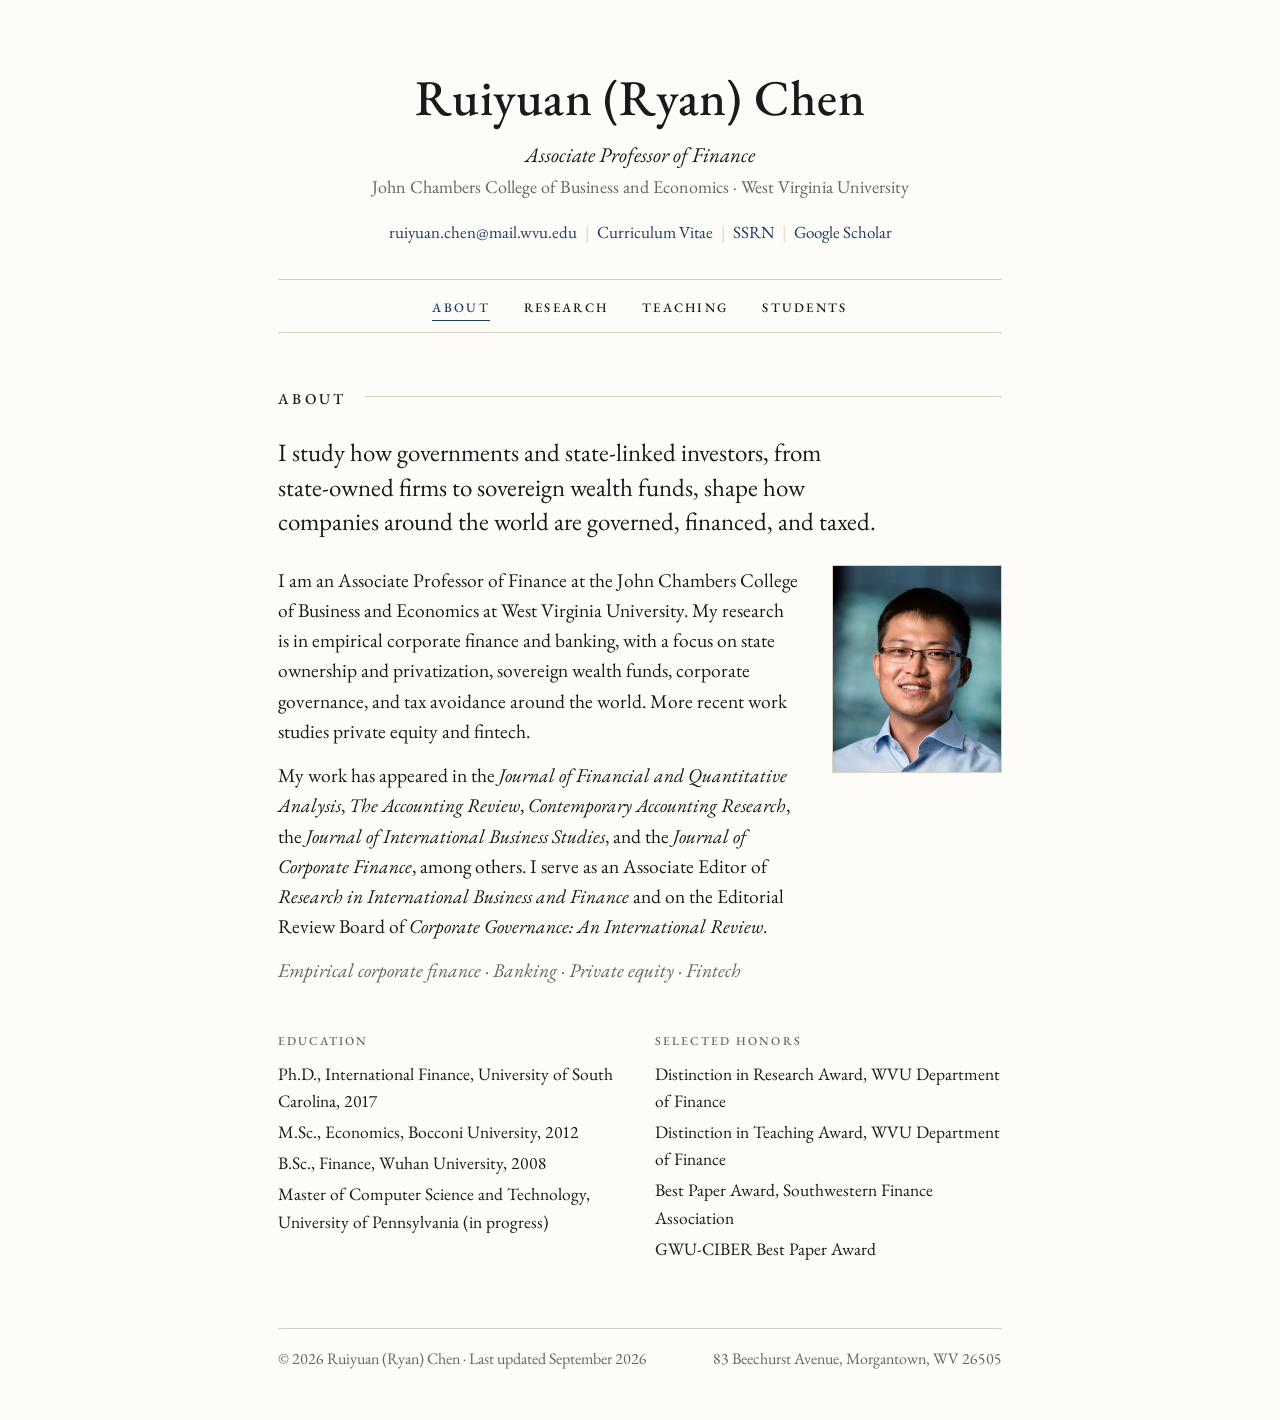
==== index.html @ 41c581ac "Add files via upload" ====
<!DOCTYPE html>
<html lang="en">
<head>
<meta charset="utf-8">
<meta name="viewport" content="width=device-width, initial-scale=1">
<title>Ruiyuan (Ryan) Chen | Finance | West Virginia University</title>
<meta name="description" content="Ruiyuan (Ryan) Chen, Associate Professor of Finance at West Virginia University. Research in empirical corporate finance, banking, private equity, and fintech.">
<link rel="stylesheet" href="style.css">
</head>
<body>
<div class="wrap">
  <header>
    <h1>Ruiyuan (Ryan) Chen</h1>
    <p class="title-line">Associate Professor of Finance</p>
    <p class="inst">John Chambers College of Business and Economics · West Virginia University</p>
    <p class="contact">
      <a href="mailto:ruiyuan.chen@mail.wvu.edu">ruiyuan.chen@mail.wvu.edu</a><span class="sep">|</span><a href="cv.pdf">Curriculum Vitae</a><span class="sep">|</span><a href="https://papers.ssrn.com/sol3/cf_dev/AbsByAuth.cfm?per_id=2332432">SSRN</a><span class="sep">|</span><a href="https://scholar.google.com/citations?user=NvqcCCMAAAAJ&amp;hl=en">Google Scholar</a>
    </p>
    <nav aria-label="Sections"><a href="index.html" aria-current="page">About</a><a href="publications.html">Research</a><a href="teaching.html">Teaching</a><a href="students.html">Students</a></nav>
  </header>
  <main>
    <section id="about">
      <h2>About</h2>
      <p class="statement">I study how governments and state-linked investors, from state-owned firms to sovereign wealth funds, shape how companies around the world are governed, financed, and taxed.</p>
      <div class="about">
        <div>
          <p>I am an Associate Professor of Finance at the John Chambers College of Business and Economics at West Virginia University. My research is in empirical corporate finance and banking, with a focus on state ownership and privatization, sovereign wealth funds, corporate governance, and tax avoidance around the world. More recent work studies private equity and fintech.</p>
          <p>My work has appeared in the <em>Journal of Financial and Quantitative Analysis</em>, <em>The Accounting Review</em>, <em>Contemporary Accounting Research</em>, the <em>Journal of International Business Studies</em>, and the <em>Journal of Corporate Finance</em>, among others. I serve as an Associate Editor of <em>Research in International Business and Finance</em> and on the Editorial Review Board of <em>Corporate Governance: An International Review</em>.</p>
          <p class="fields">Empirical corporate finance · Banking · Private equity · Fintech</p>
        </div>
        <!-- Headshot: photo.jpg (retouched, 510x624). -->
        <div class="photo"><span aria-hidden="true">RC</span><img src="photo.jpg" alt="Ruiyuan (Ryan) Chen" width="170" height="208"></div>
      </div>
      <div class="facts">
        <div>
          <h4>Education</h4>
          <ul>
            <li>Ph.D., International Finance, University of South Carolina, 2017</li>
            <li>M.Sc., Economics, Bocconi University, 2012</li>
            <li>B.Sc., Finance, Wuhan University, 2008</li>
            <li>Master of Computer Science and Technology, University of Pennsylvania (in progress)</li>
          </ul>
        </div>
        <div>
          <h4>Selected Honors</h4>
          <ul>
            <li>Distinction in Research Award, WVU Department of Finance</li>
            <li>Distinction in Teaching Award, WVU Department of Finance</li>
            <li>Best Paper Award, Southwestern Finance Association</li>
            <li>GWU-CIBER Best Paper Award</li>
          </ul>
        </div>
      </div>
    </section>
  </main>
  <footer><span>© 2026 Ruiyuan (Ryan) Chen · Last updated September 2026</span><span>83 Beechurst Avenue, Morgantown, WV 26505</span></footer>
</div>

</body>
</html>
---- style.css ----
/* Ruiyuan (Ryan) Chen — site styles */
@font-face{font-family:'EB Garamond';font-style:normal;font-weight:400;font-display:swap;src:url([data-uri]) format('woff2');}
@font-face{font-family:'EB Garamond';font-style:italic;font-weight:400;font-display:swap;src:url([data-uri]) format('woff2');}
@font-face{font-family:'EB Garamond';font-style:normal;font-weight:500;font-display:swap;src:url([data-uri]) format('woff2');}
@font-face{font-family:'EB Garamond';font-style:normal;font-weight:600;font-display:swap;src:url([data-uri]) format('woff2');}

  :root {
    --bg: #fdfcf9; --text: #1b1a18; --muted: #6a655c; --rule: #d8d2c4; --link: #1c3d66; --soft: #f4f1ea;
    --serif: "EB Garamond", "Garamond", "Iowan Old Style", Georgia, serif;
  }
  @media (prefers-color-scheme: dark) {
    :root:not([data-theme="light"]) { --bg: #151412; --text: #ebe7de; --muted: #a39d90; --rule: #36332d; --link: #a8c4e6; --soft: #1e1c19; }
  }
  :root[data-theme="dark"] { --bg: #151412; --text: #ebe7de; --muted: #a39d90; --rule: #36332d; --link: #a8c4e6; --soft: #1e1c19; }
  * { box-sizing: border-box; }
  html { scroll-behavior: smooth; }
  body {
    margin: 0; background: var(--bg); color: var(--text);
    font: 400 19.5px/1.55 var(--serif); font-variant-numeric: oldstyle-nums proportional-nums;
    -webkit-font-smoothing: antialiased; text-rendering: optimizeLegibility;
  }
  a { color: var(--link); text-decoration: none; }
  a:hover { text-decoration: underline; text-decoration-thickness: 1px; text-underline-offset: 3px; }
  .wrap { max-width: 780px; margin: 0 auto; padding: 0 28px; }

  header { text-align: center; padding: 72px 0 0; }
  header h1 { font-weight: 500; font-size: 50px; line-height: 1.05; letter-spacing: .005em; margin: 0 0 14px; }
  .title-line { font-style: italic; font-size: 21px; margin: 0; color: var(--text); }
  .inst { margin: 2px 0 0; color: var(--muted); font-size: 18px; }
  .contact { margin: 18px 0 0; font-size: 17px; color: var(--muted); display: flex; flex-wrap: wrap; justify-content: center; align-items: baseline; row-gap: 2px; }
  .contact a { color: var(--link); white-space: nowrap; }
  .contact .sep, .lk .sep { color: var(--rule); margin: 0 8px; }
  nav { margin: 34px 0 0; border-top: 1px solid var(--rule); border-bottom: 1px solid var(--rule); padding: 11px 0; display: flex; justify-content: center; gap: 34px; flex-wrap: wrap; }
  nav a { color: var(--text); font-variant-caps: all-small-caps; letter-spacing: .12em; font-size: 19px; font-weight: 500; }
  nav a:hover { color: var(--link); text-decoration: none; }

  section { padding: 48px 0 0; }
  h2 {
    font-weight: 500; font-size: 21px; font-variant-caps: all-small-caps; letter-spacing: .16em;
    display: flex; align-items: center; gap: 18px; margin: 0 0 22px; color: var(--text);
  }
  h2::after { content: ""; flex: 1; border-top: 1px solid var(--rule); }
  h3 { font-weight: 500; font-style: italic; font-size: 21px; margin: 34px 0 10px; }

  .about { display: grid; grid-template-columns: minmax(0, 1fr) 170px; gap: 34px; align-items: start; }
  .about p { margin: 0 0 14px; hyphens: auto; }
  .photo { position: relative; width: 170px; height: 208px; overflow: hidden; background: var(--soft); border: 1px solid var(--rule);
           display: flex; align-items: center; justify-content: center; font-size: 46px; color: var(--muted); }
  .photo img { position: absolute; inset: 0; width: 100%; height: 100%; object-fit: cover; }
  .fields { margin: 4px 0 0; font-style: italic; color: var(--muted); }
  .facts { display: grid; grid-template-columns: 1fr 1fr; gap: 30px; margin-top: 26px; font-size: 17.5px; }
  .facts h4 { font-weight: 500; font-variant-caps: all-small-caps; letter-spacing: .12em; font-size: 17px; margin: 0 0 6px; color: var(--muted); }
  .facts ul { list-style: none; margin: 0; padding: 0; } .facts li { padding: 2px 0; }

  ol.bib { list-style: none; margin: 0; padding: 0; }
  .entry { display: grid; grid-template-columns: 96px minmax(0, 1fr); gap: 18px; padding: 9px 0 11px; }
  .yr { color: var(--muted); font-size: 17px; padding-top: 2px; font-variant-numeric: lining-nums tabular-nums; }
  .entry .t { display: block; font-weight: 500; font-size: 20px; line-height: 1.35; }
  .entry .t a { color: var(--text); }
  .entry .t a:hover { color: var(--link); }
  .entry .a { color: var(--muted); } .entry .v { margin-left: 2px; }
  .entry .lk { display: block; margin-top: 3px; font-variant-caps: all-small-caps; letter-spacing: .08em; font-size: 17.5px; }
  .abs-toggle { font: inherit; letter-spacing: inherit; font-variant-caps: inherit; color: var(--link); background: none; border: 0; padding: 0; cursor: pointer; }
  .abs-toggle:hover { text-decoration: underline; text-underline-offset: 3px; }
  .abstract { margin: 10px 0 6px; padding: 2px 0 2px 18px; border-left: 2px solid var(--rule); font-size: 17.5px; line-height: 1.55; color: var(--text); }
  .abstract p { margin: 0 0 8px; } .abstract p:last-child { margin: 0; }
  .abstract[hidden] { display: none; }
  .st { font-style: italic; color: var(--muted); }
  .wip { list-style: none; margin: 0; padding: 0 0 0 114px; } .wip li { padding: 5px 0; } .wip .t { font-weight: 500; } .wip .a { color: var(--muted); }

  .rows { list-style: none; margin: 0; padding: 0; }
  .rows li { display: flex; justify-content: space-between; gap: 2px 24px; flex-wrap: wrap; padding: 8px 0; border-bottom: 1px dotted var(--rule); }
  .r2 { color: var(--muted); font-size: 17.5px; } .r-role { color: var(--muted); font-style: italic; font-size: 17.5px; margin-left: 4px; }

  footer { margin-top: 64px; border-top: 1px solid var(--rule); padding: 18px 0 48px; color: var(--muted); font-size: 16px; display: flex; justify-content: space-between; flex-wrap: wrap; gap: 8px; }

  @media (max-width: 680px) {
    body { font-size: 18.5px; }
    .wrap { padding: 0 18px; }
    header { padding-top: 44px; }
    header h1 { font-size: 38px; }
    nav { gap: 6px 18px; }
    nav a { font-size: 17.5px; letter-spacing: .1em; }
    .contact { line-height: 1.8; }
    .about { grid-template-columns: 1fr; }
    .photo { width: 120px; height: 148px; font-size: 34px; order: -1; }
    .facts { grid-template-columns: 1fr; gap: 18px; }
    .entry { grid-template-columns: 1fr; gap: 0; }
    .yr:empty { display: none; }
    .wip { padding-left: 0; }
  }

  nav a[aria-current="page"] { color: var(--link); box-shadow: inset 0 -1px 0 currentColor; }
  .jump { margin: -8px 0 8px; font-variant-caps: all-small-caps; letter-spacing: .08em; font-size: 17.5px; color: var(--muted); }
  .jump a + a::before { content: "·"; color: var(--rule); margin: 0 10px; }
  a:focus-visible, button:focus-visible { outline: 2px solid var(--link); outline-offset: 3px; border-radius: 2px; }
  nav.subnav { margin: -6px 0 26px; padding: 0; border: 0; justify-content: flex-start; gap: 6px 28px; }
  nav.subnav a { font-size: 18px; letter-spacing: .08em; color: var(--muted); font-weight: 500; }
  nav.subnav a:hover { color: var(--link); }
  nav.subnav a[aria-current="page"] { color: var(--link); box-shadow: inset 0 -1px 0 currentColor; }
  nav.subnav .n { font-variant-caps: normal; font-variant-numeric: lining-nums; letter-spacing: 0; font-size: 15px; margin-left: 4px; color: var(--muted); }
  @media (max-width: 680px) { nav.subnav { gap: 4px 18px; } nav.subnav a { font-size: 17px; } }
  .page-lede { margin: -6px 0 18px; color: var(--muted); font-style: italic; }

  /* research statement */
  .statement { font-size: 25px; line-height: 1.38; margin: 0 0 26px; color: var(--text); text-wrap: balance; max-width: 34em; }
  /* metrics row */
  .metrics { display: flex; flex-wrap: wrap; align-items: flex-end; gap: 10px 38px; margin: -4px 0 26px; padding: 0 0 16px; border-bottom: 1px solid var(--rule); }
  .metrics .m { display: flex; flex-direction: column; color: var(--text); }
  .metrics .m:hover { text-decoration: none; }
  .metrics .m:hover b { color: var(--link); }
  .metrics b { font-weight: 500; font-size: 32px; line-height: 1.05; font-variant-numeric: lining-nums tabular-nums; }
  .metrics span { font-variant-caps: all-small-caps; letter-spacing: .1em; font-size: 16px; color: var(--muted); }
  .metrics .asof { margin: 0 0 3px auto; font-style: italic; font-size: 15.5px; color: var(--muted); }
  /* topic colours: one dot per topic */
  .t-so { --c: #9a5b22; } .t-swf { --c: #2f7a64; } .t-cg { --c: #1c3d66; } .t-tax { --c: #8a2f45; }
  .t-bank { --c: #5e4a96; } .t-disc { --c: #8a7a1c; } .t-ib { --c: #3d7aa8; }
  @media (prefers-color-scheme: dark) { :root:not([data-theme="light"]) .dot { filter: brightness(1.7) saturate(.9); } }
  :root[data-theme="dark"] .dot { filter: brightness(1.7) saturate(.9); }
  .dot { display: inline-block; width: 7px; height: 7px; border-radius: 50%; background: var(--c); margin-right: 6px; vertical-align: .12em; }
  /* filter bar */
  .filterbar { margin: 0 0 18px; }
  .topics { display: flex; flex-wrap: wrap; gap: 6px 8px; }
  .topic { font: inherit; font-size: 16.5px; color: var(--muted); background: none; border: 1px solid var(--rule); border-radius: 999px; padding: 3px 12px 4px; cursor: pointer; line-height: 1.35; }
  .topic:hover { color: var(--text); border-color: var(--muted); }
  .topic[aria-pressed="true"] { color: var(--bg); background: var(--link); border-color: var(--link); }
  .topic[aria-pressed="true"] .dot { box-shadow: 0 0 0 1.5px var(--bg); }
  .topic .n { margin-left: 6px; font-size: 14px; opacity: .75; font-variant-numeric: lining-nums; }
  .searchrow { display: flex; flex-wrap: wrap; align-items: center; gap: 8px 18px; margin-top: 14px; }
  #pub-search { font: inherit; font-size: 17px; color: var(--text); background: transparent; border: 0; border-bottom: 1px solid var(--rule); padding: 4px 2px; width: min(360px, 100%); }
  #pub-search::placeholder { color: var(--muted); font-style: italic; }
  #pub-search:focus { outline: none; border-bottom-color: var(--link); }
  .count { margin: 0; font-size: 15.5px; color: var(--muted); font-style: italic; }
  .sr-only { position: absolute; width: 1px; height: 1px; overflow: hidden; clip: rect(0 0 0 0); white-space: nowrap; }
  .entry[hidden] { display: none; }
  .empty { color: var(--muted); font-style: italic; padding: 12px 0 0 114px; }
  /* tags on each paper, on the same line as the links */
  .entry .lk { display: flex; flex-wrap: wrap; align-items: baseline; gap: 2px 18px; }
  .entry .lk .tags { display: inline-flex; flex-wrap: wrap; gap: 2px 14px; }
  .tag { font: inherit; font-variant-caps: all-small-caps; letter-spacing: .08em; font-size: 17px; color: var(--muted); background: none; border: 0; padding: 0; cursor: pointer; }
  .tag:hover { color: var(--text); }
  @media (max-width: 680px) {
    .statement { font-size: 21.5px; }
    .metrics { gap: 10px 26px; } .metrics b { font-size: 27px; } .metrics .asof { margin-left: 0; width: 100%; }
    .topic { font-size: 15.5px; }
    .empty { padding-left: 0; }
  }
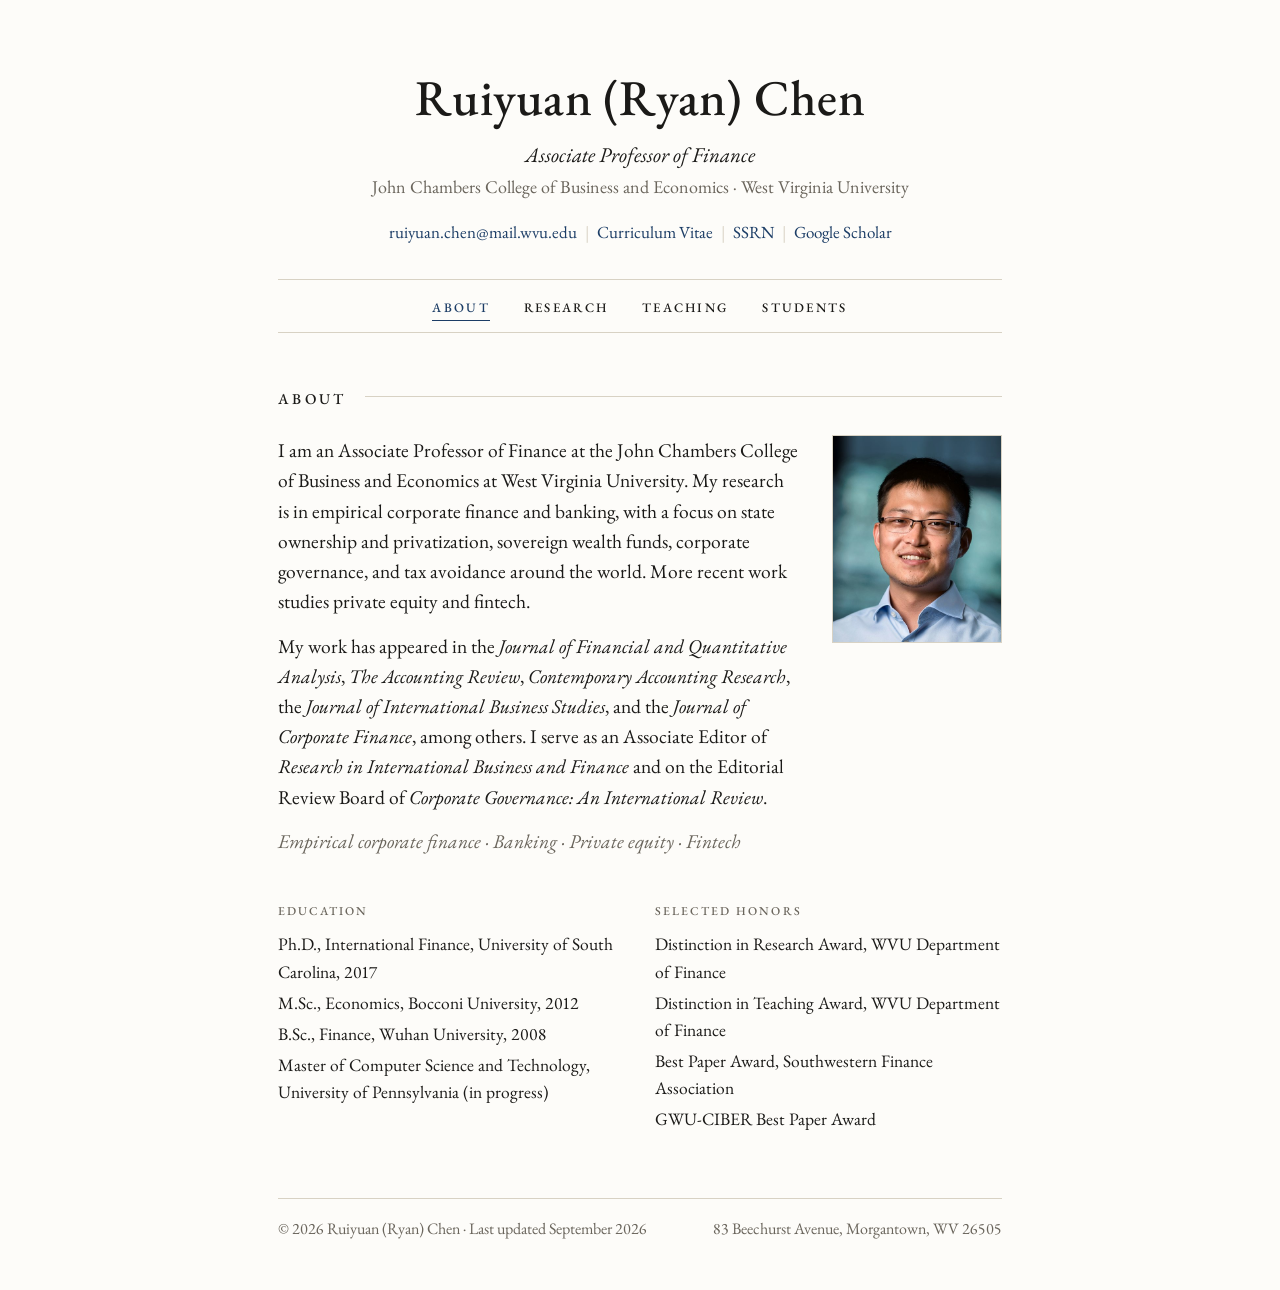
==== commit 39420eef: "Add files via upload" ====
--- a/index.html
+++ b/index.html
@@ -5,7 +5,7 @@
 <meta name="viewport" content="width=device-width, initial-scale=1">
 <title>Ruiyuan (Ryan) Chen | Finance | West Virginia University</title>
 <meta name="description" content="Ruiyuan (Ryan) Chen, Associate Professor of Finance at West Virginia University. Research in empirical corporate finance, banking, private equity, and fintech.">
-<link rel="stylesheet" href="style.css">
+<link rel="stylesheet" href="style.css?v=20260923b">
 </head>
 <body>
 <div class="wrap">
@@ -21,7 +21,6 @@
   <main>
     <section id="about">
       <h2>About</h2>
-      <p class="statement">I study how governments and state-linked investors, from state-owned firms to sovereign wealth funds, shape how companies around the world are governed, financed, and taxed.</p>
       <div class="about">
         <div>
           <p>I am an Associate Professor of Finance at the John Chambers College of Business and Economics at West Virginia University. My research is in empirical corporate finance and banking, with a focus on state ownership and privatization, sovereign wealth funds, corporate governance, and tax avoidance around the world. More recent work studies private equity and fintech.</p>
--- a/style.css
+++ b/style.css
@@ -105,13 +105,14 @@
   /* research statement */
   .statement { font-size: 25px; line-height: 1.38; margin: 0 0 26px; color: var(--text); text-wrap: balance; max-width: 34em; }
   /* metrics row */
-  .metrics { display: flex; flex-wrap: wrap; align-items: flex-end; gap: 10px 38px; margin: -4px 0 26px; padding: 0 0 16px; border-bottom: 1px solid var(--rule); }
-  .metrics .m { display: flex; flex-direction: column; color: var(--text); }
+  .metrics { display: flex; flex-wrap: wrap; align-items: stretch; row-gap: 18px; margin: 0 0 30px; padding: 4px 0 20px; border-bottom: 1px solid var(--rule); }
+  .metrics .m { display: flex; flex-direction: column; gap: 6px; color: var(--text); padding: 2px 34px; border-left: 1px solid var(--rule); }
+  .metrics .m:first-child { padding-left: 0; border-left: 0; }
   .metrics .m:hover { text-decoration: none; }
   .metrics .m:hover b { color: var(--link); }
-  .metrics b { font-weight: 500; font-size: 32px; line-height: 1.05; font-variant-numeric: lining-nums tabular-nums; }
-  .metrics span { font-variant-caps: all-small-caps; letter-spacing: .1em; font-size: 16px; color: var(--muted); }
-  .metrics .asof { margin: 0 0 3px auto; font-style: italic; font-size: 15.5px; color: var(--muted); }
+  .metrics b { font-weight: 500; font-size: 32px; line-height: 1; font-variant-numeric: lining-nums tabular-nums; }
+  .metrics span { font-variant-caps: all-small-caps; letter-spacing: .1em; font-size: 16px; line-height: 1.2; color: var(--muted); }
+  .metrics .asof { flex-basis: 100%; margin: 0; font-style: italic; font-size: 15.5px; color: var(--muted); }
   /* topic colours: one dot per topic */
   .t-so { --c: #9a5b22; } .t-swf { --c: #2f7a64; } .t-cg { --c: #1c3d66; } .t-tax { --c: #8a2f45; }
   .t-bank { --c: #5e4a96; } .t-disc { --c: #8a7a1c; } .t-ib { --c: #3d7aa8; }
@@ -126,22 +127,19 @@
   .topic[aria-pressed="true"] { color: var(--bg); background: var(--link); border-color: var(--link); }
   .topic[aria-pressed="true"] .dot { box-shadow: 0 0 0 1.5px var(--bg); }
   .topic .n { margin-left: 6px; font-size: 14px; opacity: .75; font-variant-numeric: lining-nums; }
-  .searchrow { display: flex; flex-wrap: wrap; align-items: center; gap: 8px 18px; margin-top: 14px; }
-  #pub-search { font: inherit; font-size: 17px; color: var(--text); background: transparent; border: 0; border-bottom: 1px solid var(--rule); padding: 4px 2px; width: min(360px, 100%); }
-  #pub-search::placeholder { color: var(--muted); font-style: italic; }
-  #pub-search:focus { outline: none; border-bottom-color: var(--link); }
-  .count { margin: 0; font-size: 15.5px; color: var(--muted); font-style: italic; }
+  .count { margin: 12px 0 0; font-size: 15.5px; color: var(--muted); font-style: italic; }
+  .count[hidden] { display: none; }
   .sr-only { position: absolute; width: 1px; height: 1px; overflow: hidden; clip: rect(0 0 0 0); white-space: nowrap; }
   .entry[hidden] { display: none; }
   .empty { color: var(--muted); font-style: italic; padding: 12px 0 0 114px; }
-  /* tags on each paper, on the same line as the links */
-  .entry .lk { display: flex; flex-wrap: wrap; align-items: baseline; gap: 2px 18px; }
-  .entry .lk .tags { display: inline-flex; flex-wrap: wrap; gap: 2px 14px; }
-  .tag { font: inherit; font-variant-caps: all-small-caps; letter-spacing: .08em; font-size: 17px; color: var(--muted); background: none; border: 0; padding: 0; cursor: pointer; }
+  /* topic tags sit right after each title */
+  .entry .t .tags { display: inline-flex; flex-wrap: wrap; gap: 0 12px; margin-left: 12px; vertical-align: .05em; }
+  .tag { font: inherit; font-weight: 400; font-variant-caps: all-small-caps; letter-spacing: .08em; font-size: 16.5px; line-height: 1.35; color: var(--muted); background: none; border: 0; padding: 0; cursor: pointer; white-space: nowrap; }
   .tag:hover { color: var(--text); }
   @media (max-width: 680px) {
     .statement { font-size: 21.5px; }
-    .metrics { gap: 10px 26px; } .metrics b { font-size: 27px; } .metrics .asof { margin-left: 0; width: 100%; }
+    .metrics .m { flex: 0 0 50%; padding: 2px 12px 2px 0; border-left: 0; } .metrics b { font-size: 27px; }
+    .entry .t .tags { display: flex; margin: 4px 0 0; }
     .topic { font-size: 15.5px; }
     .empty { padding-left: 0; }
   }
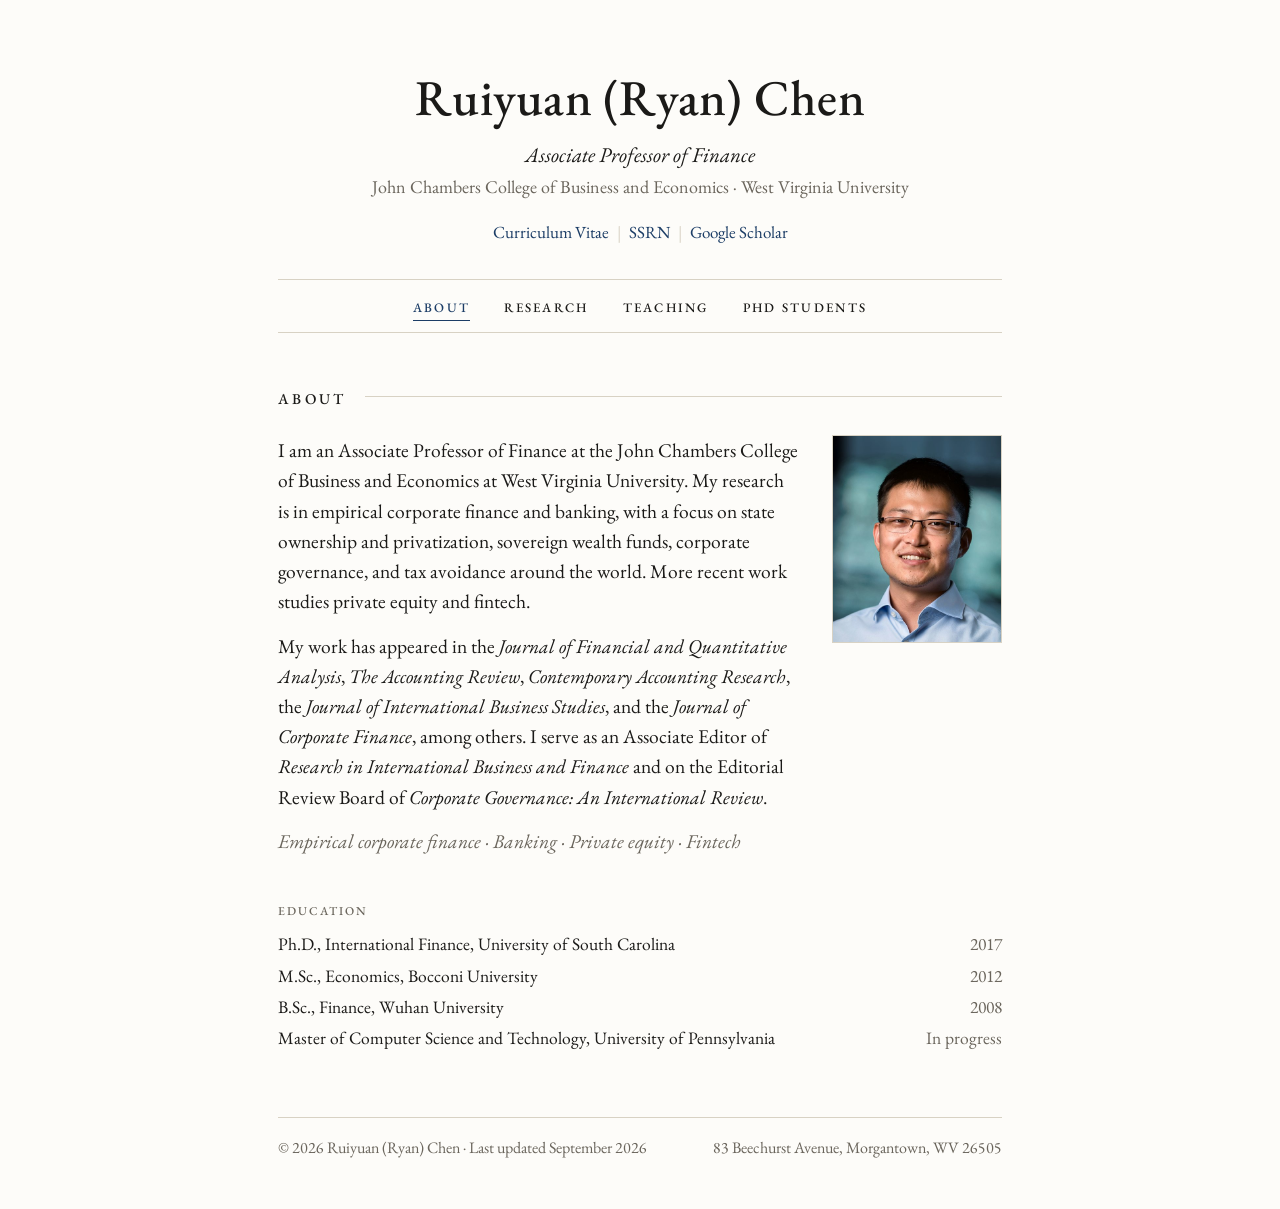
==== commit 7e764c01: "Add files via upload" ====
--- a/index.html
+++ b/index.html
@@ -5,7 +5,7 @@
 <meta name="viewport" content="width=device-width, initial-scale=1">
 <title>Ruiyuan (Ryan) Chen | Finance | West Virginia University</title>
 <meta name="description" content="Ruiyuan (Ryan) Chen, Associate Professor of Finance at West Virginia University. Research in empirical corporate finance, banking, private equity, and fintech.">
-<link rel="stylesheet" href="style.css?v=20260923b">
+<link rel="stylesheet" href="style.css?v=20260923c">
 </head>
 <body>
 <div class="wrap">
@@ -14,9 +14,9 @@
     <p class="title-line">Associate Professor of Finance</p>
     <p class="inst">John Chambers College of Business and Economics · West Virginia University</p>
     <p class="contact">
-      <a href="mailto:ruiyuan.chen@mail.wvu.edu">ruiyuan.chen@mail.wvu.edu</a><span class="sep">|</span><a href="cv.pdf">Curriculum Vitae</a><span class="sep">|</span><a href="https://papers.ssrn.com/sol3/cf_dev/AbsByAuth.cfm?per_id=2332432">SSRN</a><span class="sep">|</span><a href="https://scholar.google.com/citations?user=NvqcCCMAAAAJ&amp;hl=en">Google Scholar</a>
+      <a href="cv.pdf">Curriculum Vitae</a><span class="sep">|</span><a href="https://papers.ssrn.com/sol3/cf_dev/AbsByAuth.cfm?per_id=2332432">SSRN</a><span class="sep">|</span><a href="https://scholar.google.com/citations?user=NvqcCCMAAAAJ&amp;hl=en">Google Scholar</a>
     </p>
-    <nav aria-label="Sections"><a href="index.html" aria-current="page">About</a><a href="publications.html">Research</a><a href="teaching.html">Teaching</a><a href="students.html">Students</a></nav>
+    <nav aria-label="Sections"><a href="index.html" aria-current="page">About</a><a href="publications.html">Research</a><a href="teaching.html">Teaching</a><a href="students.html">PhD Students</a></nav>
   </header>
   <main>
     <section id="about">
@@ -30,26 +30,18 @@
         <!-- Headshot: photo.jpg (retouched, 510x624). -->
         <div class="photo"><span aria-hidden="true">RC</span><img src="photo.jpg" alt="Ruiyuan (Ryan) Chen" width="170" height="208"></div>
       </div>
-      <div class="facts">
+      <div class="facts edu">
         <div>
           <h4>Education</h4>
           <ul>
-            <li>Ph.D., International Finance, University of South Carolina, 2017</li>
-            <li>M.Sc., Economics, Bocconi University, 2012</li>
-            <li>B.Sc., Finance, Wuhan University, 2008</li>
-            <li>Master of Computer Science and Technology, University of Pennsylvania (in progress)</li>
-          </ul>
-        </div>
-        <div>
-          <h4>Selected Honors</h4>
-          <ul>
-            <li>Distinction in Research Award, WVU Department of Finance</li>
-            <li>Distinction in Teaching Award, WVU Department of Finance</li>
-            <li>Best Paper Award, Southwestern Finance Association</li>
-            <li>GWU-CIBER Best Paper Award</li>
+            <li><span>Ph.D., International Finance, University of South Carolina</span><span class="yr2">2017</span></li>
+            <li><span>M.Sc., Economics, Bocconi University</span><span class="yr2">2012</span></li>
+            <li><span>B.Sc., Finance, Wuhan University</span><span class="yr2">2008</span></li>
+            <li><span>Master of Computer Science and Technology, University of Pennsylvania</span><span class="yr2">In progress</span></li>
           </ul>
         </div>
       </div>
+    
     </section>
   </main>
   <footer><span>© 2026 Ruiyuan (Ryan) Chen · Last updated September 2026</span><span>83 Beechurst Avenue, Morgantown, WV 26505</span></footer>
--- a/style.css
+++ b/style.css
@@ -105,14 +105,13 @@
   /* research statement */
   .statement { font-size: 25px; line-height: 1.38; margin: 0 0 26px; color: var(--text); text-wrap: balance; max-width: 34em; }
   /* metrics row */
-  .metrics { display: flex; flex-wrap: wrap; align-items: stretch; row-gap: 18px; margin: 0 0 30px; padding: 4px 0 20px; border-bottom: 1px solid var(--rule); }
-  .metrics .m { display: flex; flex-direction: column; gap: 6px; color: var(--text); padding: 2px 34px; border-left: 1px solid var(--rule); }
-  .metrics .m:first-child { padding-left: 0; border-left: 0; }
+  .metrics { display: flex; flex-wrap: wrap; align-items: flex-end; gap: 10px 38px; margin: -4px 0 26px; padding: 0 0 16px; border-bottom: 1px solid var(--rule); }
+  .metrics .m { display: flex; flex-direction: column; color: var(--text); }
   .metrics .m:hover { text-decoration: none; }
   .metrics .m:hover b { color: var(--link); }
-  .metrics b { font-weight: 500; font-size: 32px; line-height: 1; font-variant-numeric: lining-nums tabular-nums; }
-  .metrics span { font-variant-caps: all-small-caps; letter-spacing: .1em; font-size: 16px; line-height: 1.2; color: var(--muted); }
-  .metrics .asof { flex-basis: 100%; margin: 0; font-style: italic; font-size: 15.5px; color: var(--muted); }
+  .metrics b { font-weight: 500; font-size: 32px; line-height: 1.05; font-variant-numeric: lining-nums tabular-nums; }
+  .metrics span { font-variant-caps: all-small-caps; letter-spacing: .1em; font-size: 16px; color: var(--muted); }
+  .metrics .asof { margin: 0 0 3px auto; font-style: italic; font-size: 15.5px; color: var(--muted); }
   /* topic colours: one dot per topic */
   .t-so { --c: #9a5b22; } .t-swf { --c: #2f7a64; } .t-cg { --c: #1c3d66; } .t-tax { --c: #8a2f45; }
   .t-bank { --c: #5e4a96; } .t-disc { --c: #8a7a1c; } .t-ib { --c: #3d7aa8; }
@@ -138,8 +137,20 @@
   .tag:hover { color: var(--text); }
   @media (max-width: 680px) {
     .statement { font-size: 21.5px; }
-    .metrics .m { flex: 0 0 50%; padding: 2px 12px 2px 0; border-left: 0; } .metrics b { font-size: 27px; }
+    .metrics { gap: 10px 26px; } .metrics b { font-size: 27px; } .metrics .asof { margin-left: 0; width: 100%; }
     .entry .t .tags { display: flex; margin: 4px 0 0; }
     .topic { font-size: 15.5px; }
     .empty { padding-left: 0; }
   }
+
+  .facts.edu { grid-template-columns: 1fr; }
+  .edu li { display: flex; justify-content: space-between; align-items: baseline; gap: 2px 24px; flex-wrap: wrap; }
+  .edu .yr2 { color: var(--muted); font-variant-numeric: lining-nums tabular-nums; white-space: nowrap; }
+  @media (max-width: 680px) {
+    .edu li { display: block; padding: 4px 0; }
+    .edu .yr2 { display: block; font-size: 16.5px; line-height: 1.3; }
+  }
+  @media (max-width: 430px) {
+    header nav { gap: 6px 15px; }
+    header nav a { font-size: 16px; letter-spacing: .08em; }
+  }
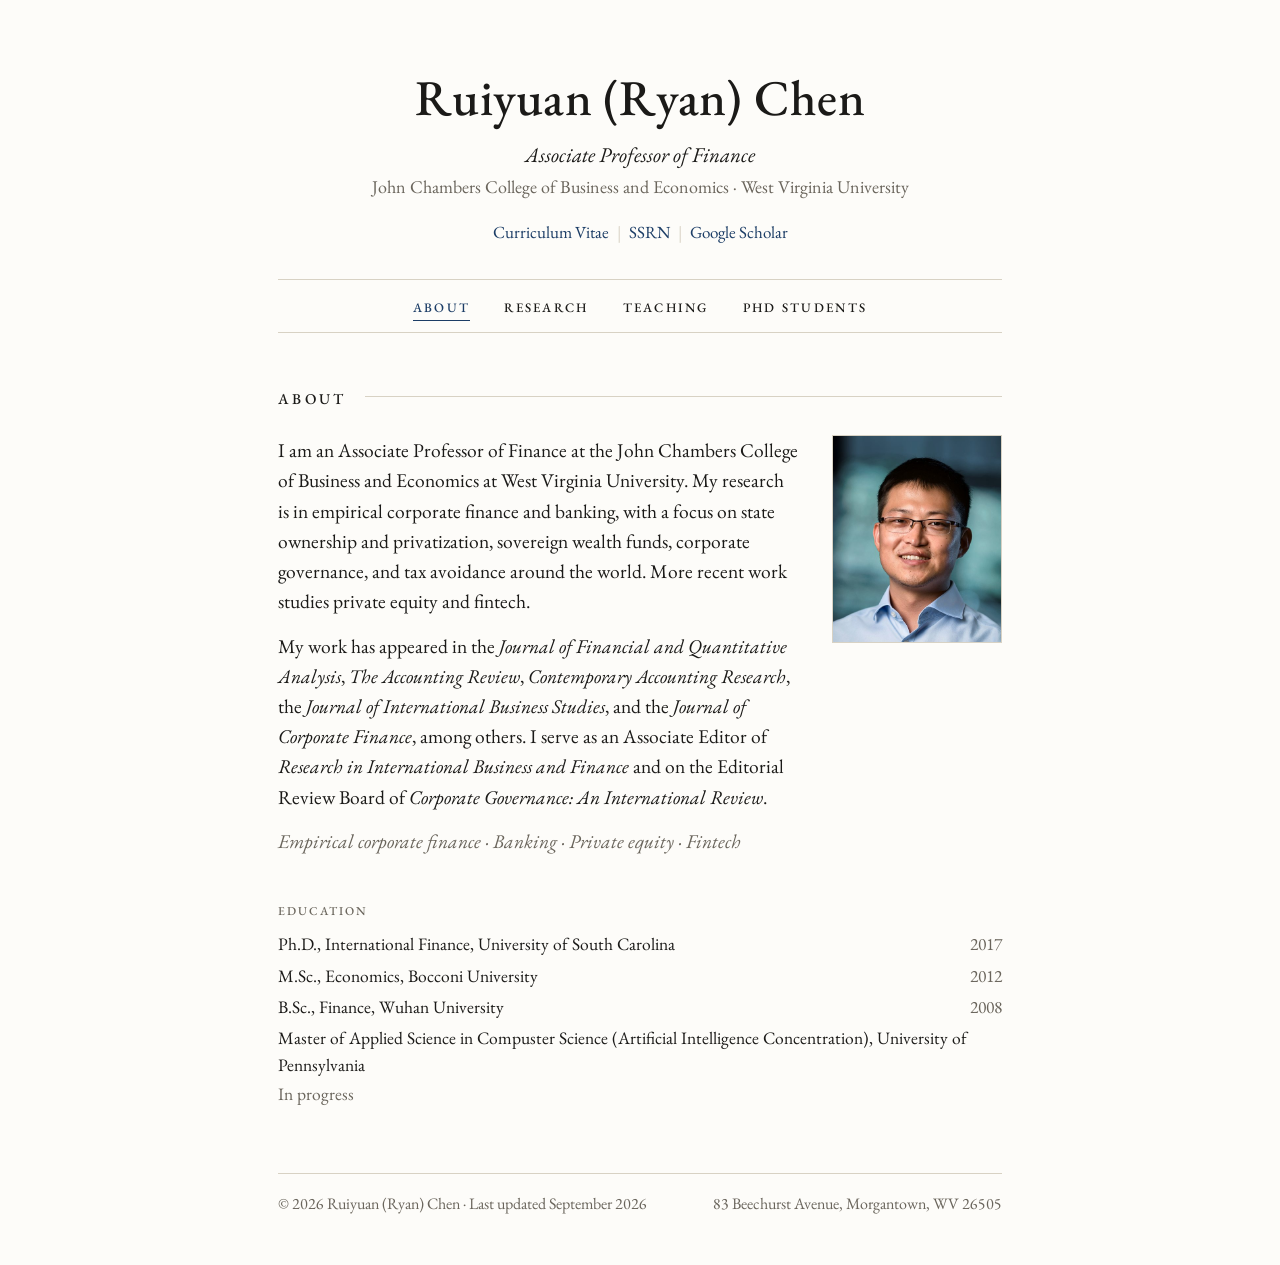
==== commit f618f0b6: "Update index.html" ====
--- a/index.html
+++ b/index.html
@@ -37,7 +37,7 @@
             <li><span>Ph.D., International Finance, University of South Carolina</span><span class="yr2">2017</span></li>
             <li><span>M.Sc., Economics, Bocconi University</span><span class="yr2">2012</span></li>
             <li><span>B.Sc., Finance, Wuhan University</span><span class="yr2">2008</span></li>
-            <li><span>Master of Computer Science and Technology, University of Pennsylvania</span><span class="yr2">In progress</span></li>
+            <li><span>Master of Applied Science in Compuster Science (Artificial Intelligence Concentration), University of Pennsylvania</span><span class="yr2">In progress</span></li>
           </ul>
         </div>
       </div>
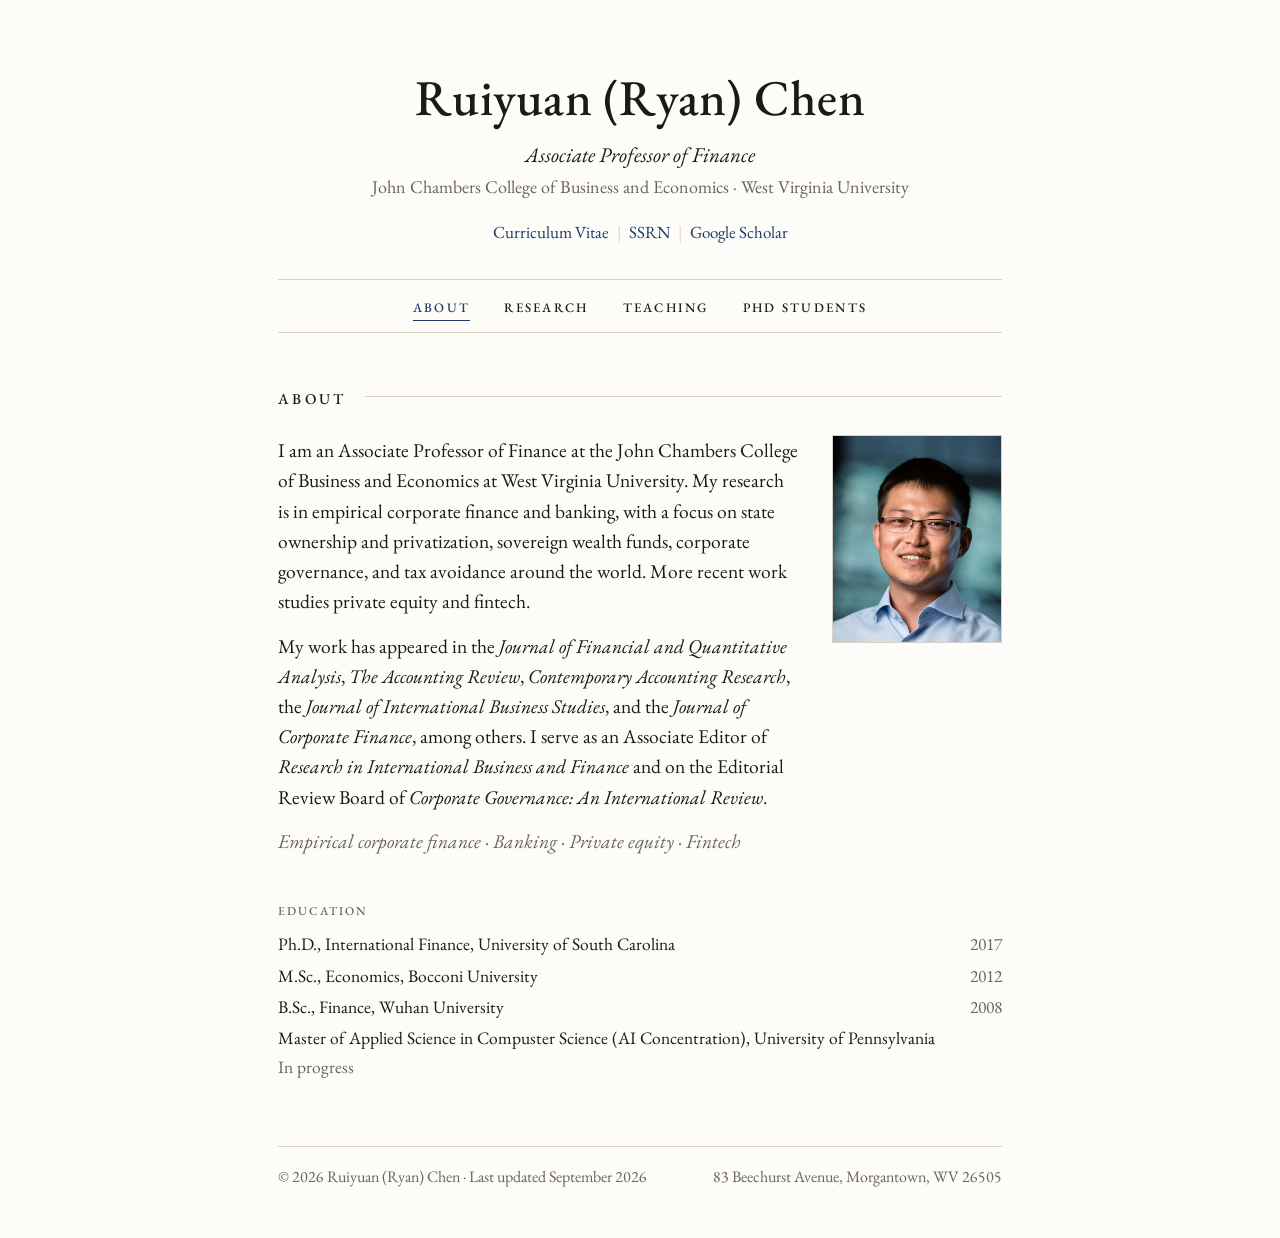
==== commit 1e699ccf: "Update index.html" ====
--- a/index.html
+++ b/index.html
@@ -37,7 +37,7 @@
             <li><span>Ph.D., International Finance, University of South Carolina</span><span class="yr2">2017</span></li>
             <li><span>M.Sc., Economics, Bocconi University</span><span class="yr2">2012</span></li>
             <li><span>B.Sc., Finance, Wuhan University</span><span class="yr2">2008</span></li>
-            <li><span>Master of Applied Science in Compuster Science (Artificial Intelligence Concentration), University of Pennsylvania</span><span class="yr2">In progress</span></li>
+            <li><span>Master of Applied Science in Compuster Science (AI Concentration), University of Pennsylvania</span><span class="yr2">In progress</span></li>
           </ul>
         </div>
       </div>
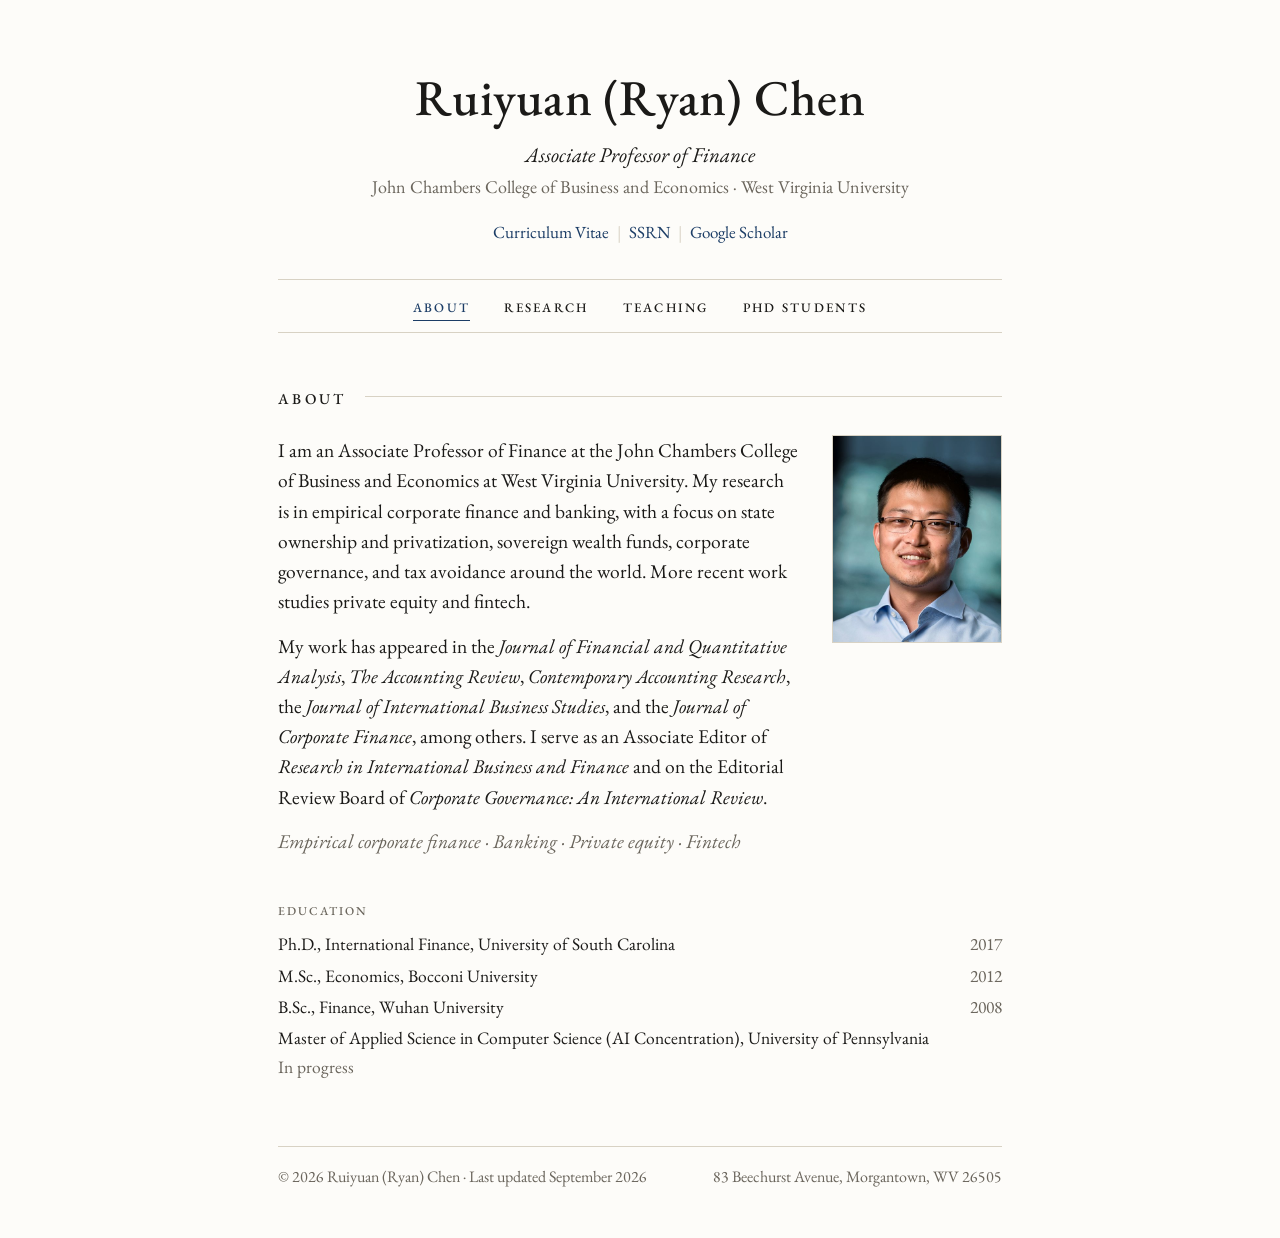
==== commit 74397bcd: "Add files via upload" ====
--- a/index.html
+++ b/index.html
@@ -37,7 +37,7 @@
             <li><span>Ph.D., International Finance, University of South Carolina</span><span class="yr2">2017</span></li>
             <li><span>M.Sc., Economics, Bocconi University</span><span class="yr2">2012</span></li>
             <li><span>B.Sc., Finance, Wuhan University</span><span class="yr2">2008</span></li>
-            <li><span>Master of Applied Science in Compuster Science (AI Concentration), University of Pennsylvania</span><span class="yr2">In progress</span></li>
+            <li><span>Master of Applied Science in Computer Science (AI Concentration), University of Pennsylvania</span><span class="yr2">In progress</span></li>
           </ul>
         </div>
       </div>
